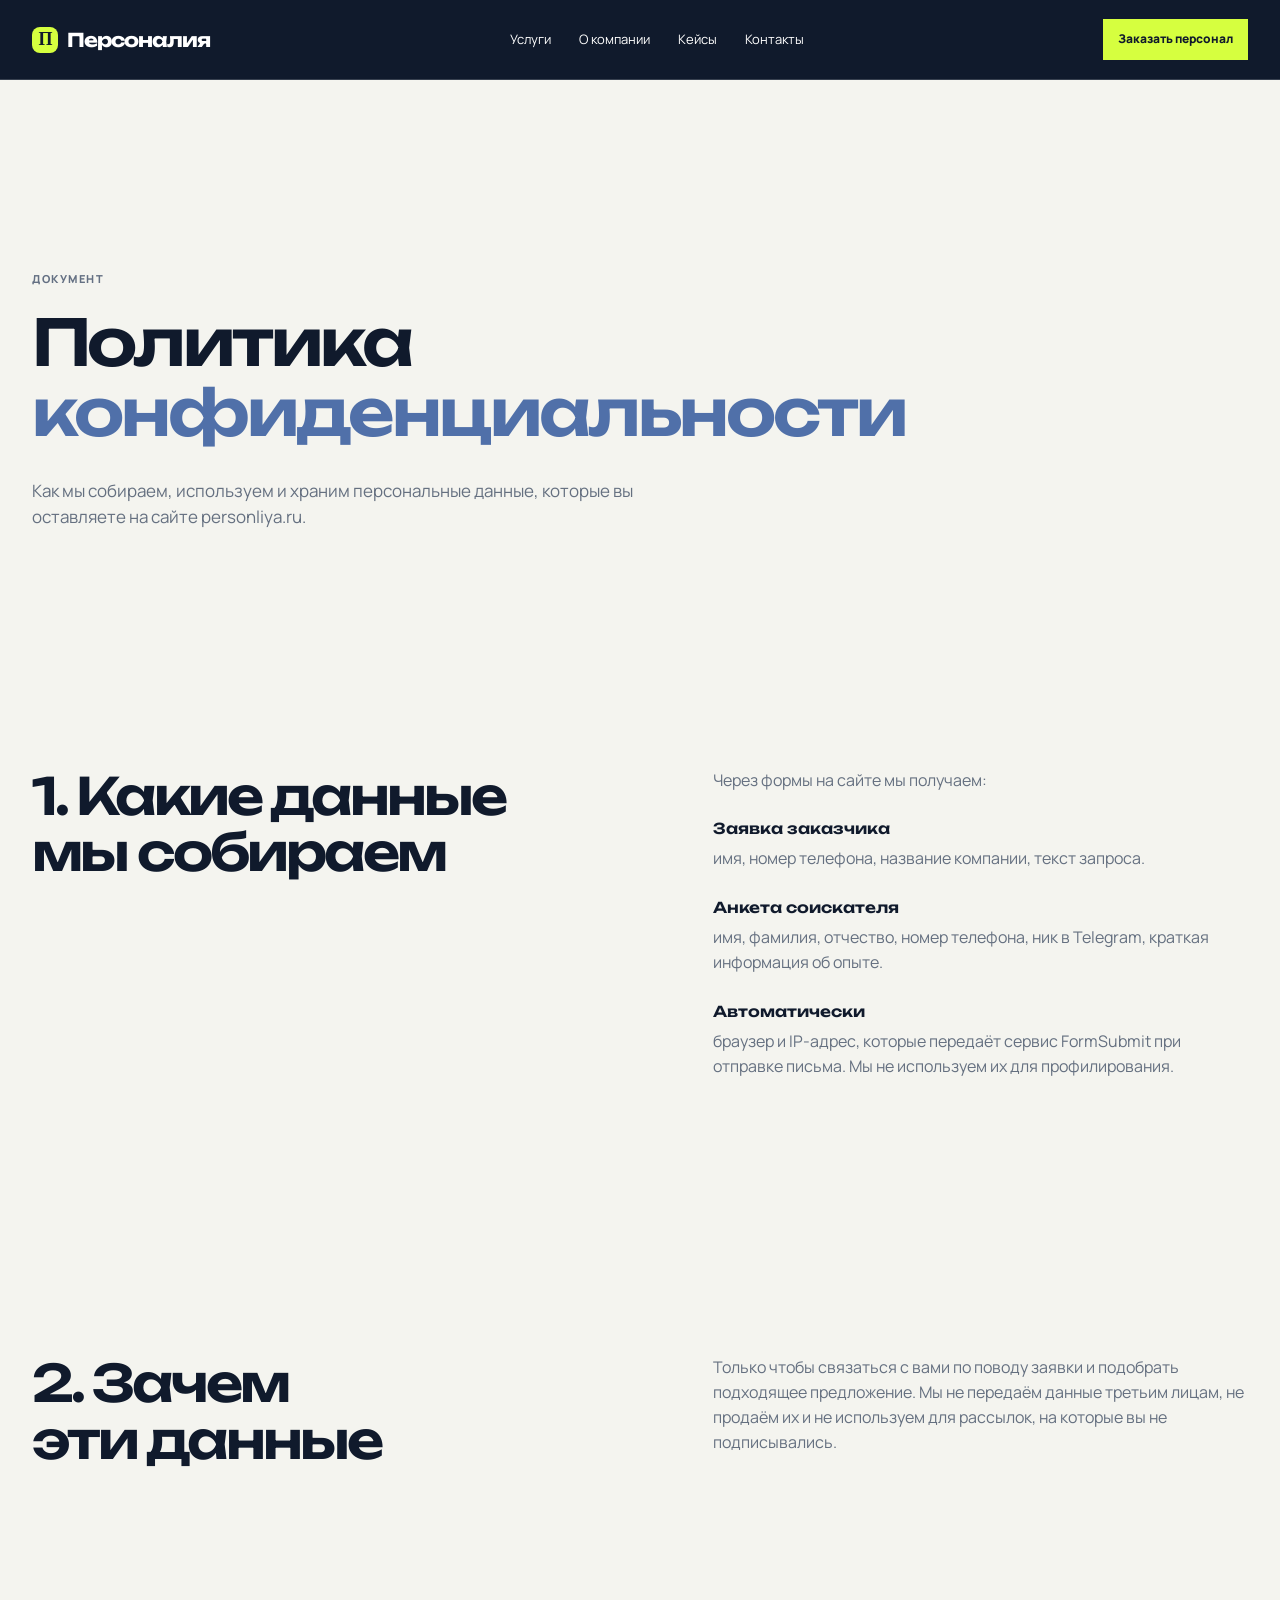
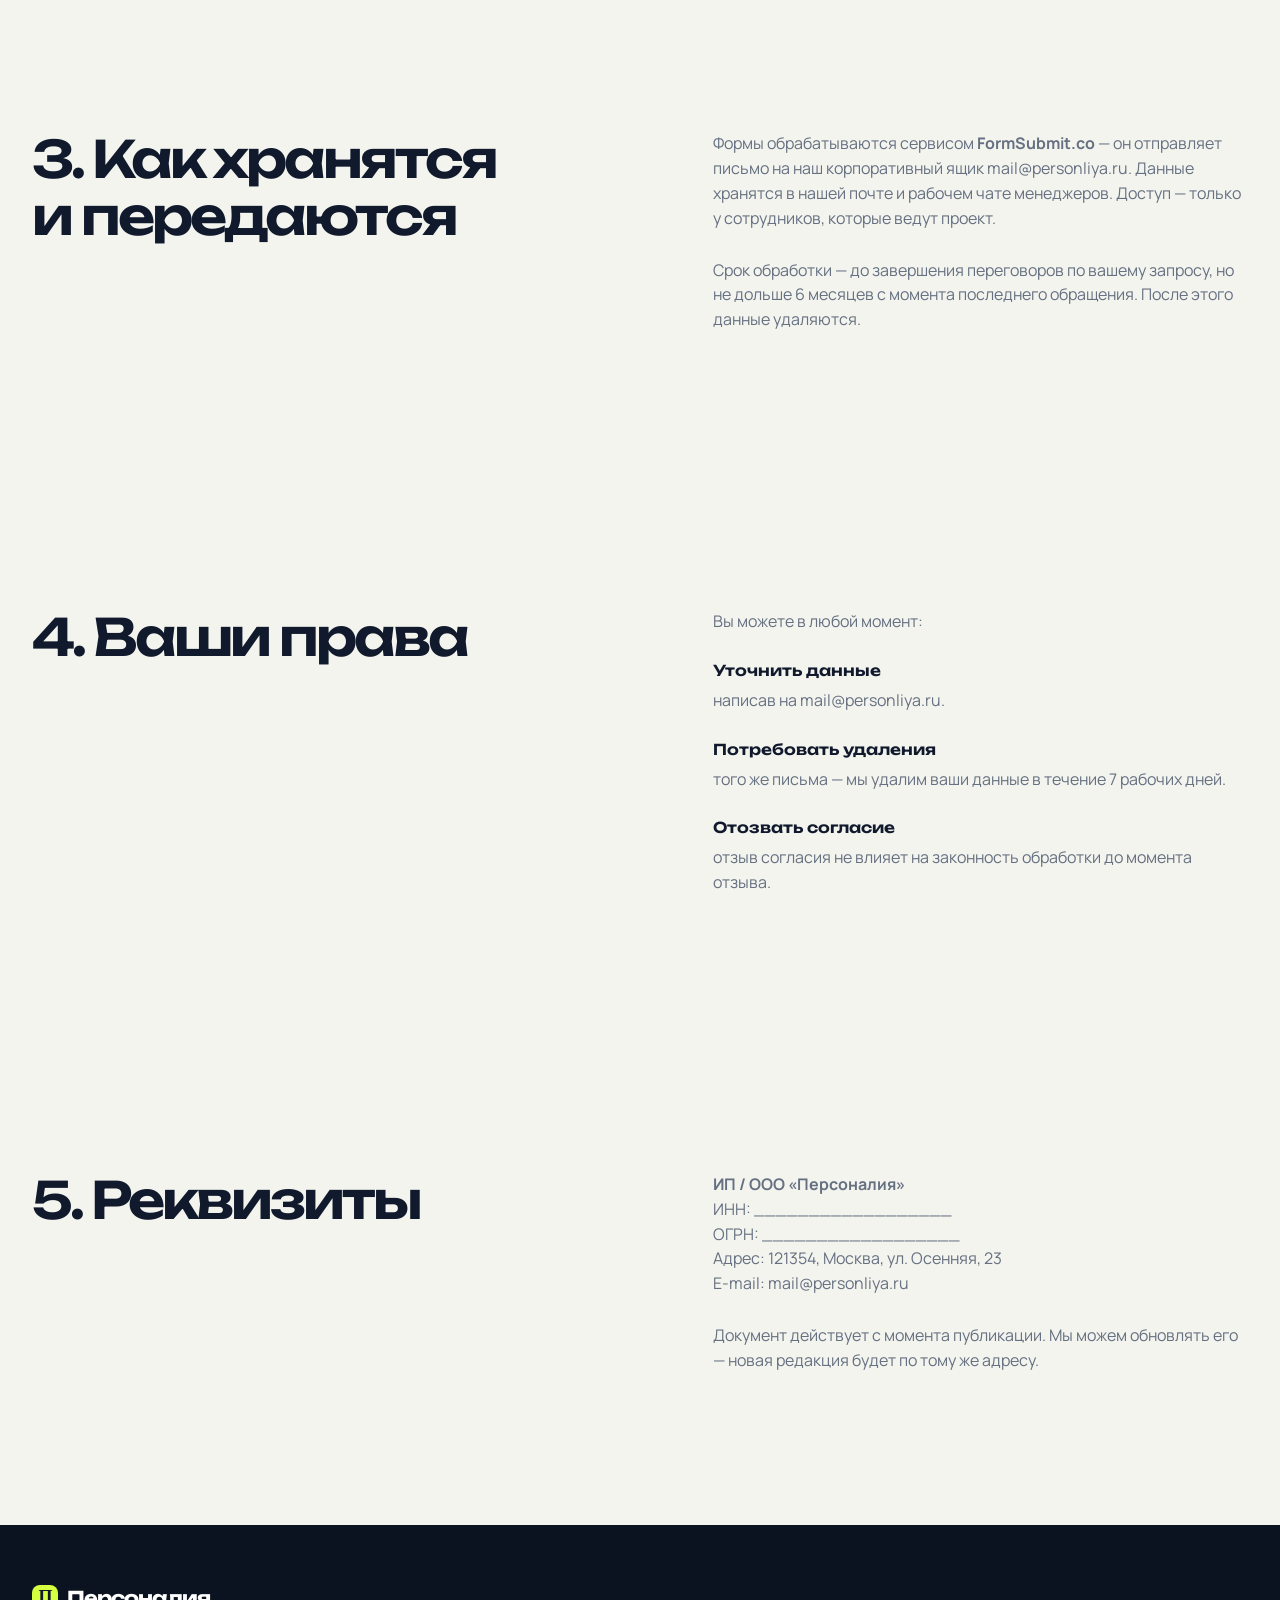
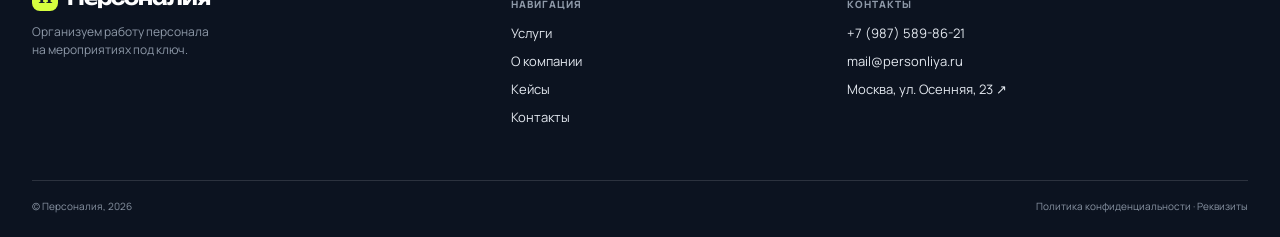
==== privacy.html @ 9abe675e "Forms: add consent checkbox, honeypot, privacy page" ====
<!doctype html>
<html lang="ru">
<head>
<meta charset="utf-8">
<meta name="viewport" content="width=device-width,initial-scale=1">
<title>Политика конфиденциальности — Персоналия</title>
<meta name="description" content="Политика обработки персональных данных компании «Персоналия».">
<link rel="preconnect" href="https://fonts.googleapis.com">
<link rel="preconnect" href="https://fonts.gstatic.com" crossorigin>
<link href="https://fonts.googleapis.com/css2?family=Manrope:wght@400;500;600;700;800&family=Unbounded:wght@500;600;700&display=swap" rel="stylesheet">
<link rel="stylesheet" href="style.css">
</head>
<body>
<header class="header inner-header">
<a class="brand" href="index.html"><span>П</span>Персоналия</a>
<nav><a href="services.html">Услуги</a><a href="about.html">О компании</a><a href="cases.html">Кейсы</a><a href="contacts.html">Контакты</a></nav>
<button class="btn btn-small" data-modal="order">Заказать персонал</button>
</header>
<main class="inner">
<section class="page-hero container">
<p class="eyebrow">ДОКУМЕНТ</p>
<h1>Политика<br><em>конфиденциальности</em></h1>
<p>Как мы собираем, используем и храним персональные данные, которые вы оставляете на сайте personliya.ru.</p>
</section>

<section class="container section split">
<div>
<h2>1. Какие данные<br>мы собираем</h2>
</div>
<div>
<p>Через формы на сайте мы получаем:</p>
<h3>Заявка заказчика</h3>
<p>имя, номер телефона, название компании, текст запроса.</p>
<h3>Анкета соискателя</h3>
<p>имя, фамилия, отчество, номер телефона, ник в Telegram, краткая информация об опыте.</p>
<h3>Автоматически</h3>
<p>браузер и IP-адрес, которые передаёт сервис FormSubmit при отправке письма. Мы не используем их для профилирования.</p>
</div>
</section>

<section class="container section split">
<div>
<h2>2. Зачем<br>эти данные</h2>
</div>
<div>
<p>Только чтобы связаться с вами по поводу заявки и подобрать подходящее предложение. Мы не передаём данные третьим лицам, не продаём их и не используем для рассылок, на которые вы не подписывались.</p>
</div>
</section>

<section class="container section split">
<div>
<h2>3. Как хранятся<br>и передаются</h2>
</div>
<div>
<p>Формы обрабатываются сервисом <b>FormSubmit.co</b> — он отправляет письмо на наш корпоративный ящик <a href="mailto:mail@personliya.ru">mail@personliya.ru</a>. Данные хранятся в нашей почте и рабочем чате менеджеров. Доступ — только у сотрудников, которые ведут проект.</p>
<p>Срок обработки — до завершения переговоров по вашему запросу, но не дольше 6 месяцев с момента последнего обращения. После этого данные удаляются.</p>
</div>
</section>

<section class="container section split">
<div>
<h2>4. Ваши права</h2>
</div>
<div>
<p>Вы можете в любой момент:</p>
<h3>Уточнить данные</h3>
<p>написав на <a href="mailto:mail@personliya.ru">mail@personliya.ru</a>.</p>
<h3>Потребовать удаления</h3>
<p>того же письма — мы удалим ваши данные в течение 7 рабочих дней.</p>
<h3>Отозвать согласие</h3>
<p>отзыв согласия не влияет на законность обработки до момента отзыва.</p>
</div>
</section>

<section class="container section split">
<div>
<h2 id="recvizity">5. Реквизиты</h2>
</div>
<div>
<p><b>ИП / ООО «Персоналия»</b><br>
ИНН: __________________<br>
ОГРН: __________________<br>
Адрес: 121354, Москва, ул. Осенняя, 23<br>
E-mail: <a href="mailto:mail@personliya.ru">mail@personliya.ru</a></p>
<p>Документ действует с момента публикации. Мы можем обновлять его — новая редакция будет по тому же адресу.</p>
</div>
</section>
</main>
<script src="script.js"></script>
</body>
</html>
---- style.css ----
:root{--ink:#101a2c;--lime:#d6ff3f;--paper:#f4f4ef;--line:#d9ddd5;--muted:#657080}*{box-sizing:border-box}html{scroll-behavior:smooth}body{margin:0;background:var(--paper);color:var(--ink);font:15px/1.55 Manrope,Arial,sans-serif}a{text-decoration:none;color:inherit}button{font:inherit}.container{width:min(1280px,calc(100% - 64px));margin:auto}.header{height:80px;display:flex;align-items:center;justify-content:space-between;padding:0 32px;position:absolute;top:0;width:100%;z-index:3;color:#fff;border-bottom:1px solid #ffffff2b}.brand{font:700 19px Unbounded,sans-serif;letter-spacing:-1px;display:flex;align-items:center;gap:9px}.brand span{background:var(--lime);color:var(--ink);width:26px;height:26px;display:grid;place-items:center;border-radius:8px;font:700 18px Georgia}.header nav{display:flex;gap:28px;font-size:13px}.header nav a:hover,.work-link:hover{color:var(--lime)}.header-actions{display:flex;align-items:center;gap:22px}.work-link{font-size:13px}.btn{border:0;background:var(--lime);color:var(--ink);padding:15px 20px;font-weight:800;font-size:13px;cursor:pointer;transition:.2s;display:inline-flex;gap:18px;align-items:center}.btn:hover{background:#fff;transform:translateY(-2px)}.btn i,.text-link i{font-style:normal;font-size:17px}.btn-small{padding:11px 15px;font-size:12px}.menu{display:none}.hero{height:min(850px,100vh);min-height:680px;background:#111b2e;color:#fff;position:relative;overflow:hidden}.hero-image{position:absolute;inset:0;background:linear-gradient(90deg,#111b2e 7%,#111b2ed9 39%,#111b2e22 75%),url('assets/event-team-hero.png') center/cover;opacity:.88}.hero-inner{position:relative;padding-top:165px}.eyebrow{margin:0 0 20px;color:#647083;font-weight:800;font-size:11px;letter-spacing:1.5px}.light{color:#c3cbd6}.hero h1,h2{font:600 clamp(32px,4.8vw,67px)/1.11 Unbounded,sans-serif;letter-spacing:-3px;margin:0}.hero h1 em,h2 em{font-style:normal;color:var(--lime)}.hero-copy{max-width:540px;font-size:17px;line-height:1.6;color:#e4e8ee;margin:28px 0 33px}.hero-cta{display:flex;gap:12px}.btn-ghost{background:transparent;border:1px solid #fff;color:white}.btn-ghost:hover{color:var(--ink)}.hero-foot{position:absolute;bottom:45px;display:flex;gap:46px;font-size:12px;color:#c9d0da}.hero-foot span:before{content:'●';color:var(--lime);margin-right:8px}.intro{display:grid;grid-template-columns:1fr 2fr;gap:60px;padding:130px 0}.intro>div{display:flex;justify-content:space-between;gap:50px}.intro h2{font-size:clamp(30px,3.7vw,52px)}.intro h2 em{color:#5070a9}.intro p:last-child{max-width:340px;margin:5px 0 0;color:var(--muted)}.numbers{background:#e7ebe3}.numbers-grid{display:grid;grid-template-columns:repeat(4,1fr)}.numbers-grid>div{padding:35px 22px 35px 0;border-right:1px solid #cbd1c7}.numbers-grid>div+div{padding-left:26px}.numbers-grid>div:last-child{border:0}.numbers b{font:600 32px Unbounded}.numbers b span{color:#6e95e9}.numbers p{margin:8px 0 0;color:var(--muted);font-size:12px;max-width:120px}.section{padding:125px 0}.section-head{display:flex;align-items:end;justify-content:space-between;margin-bottom:48px}.section-head h2{font-size:clamp(32px,4vw,54px)}.section-head>p{max-width:390px;color:var(--muted);margin:0}.text-link{font-weight:800;border-bottom:1px solid var(--ink);padding-bottom:5px}.services-grid{display:grid;grid-template-columns:repeat(2,1fr);gap:14px}.service-card{min-height:285px;padding:24px;display:flex;flex-direction:column;position:relative;color:#fff;overflow:hidden;transition:.25s}.service-card:hover{transform:translateY(-4px)}.service-card:after{content:'';position:absolute;inset:0;background:linear-gradient(135deg,#162443d9,#0e1624a8);z-index:0}.service-card>*{z-index:1}.service-card span{font-size:11px;color:var(--lime)}.service-card h3{font:600 26px/1.18 Unbounded;margin:34px 0 14px;letter-spacing:-1.5px}.service-card p{max-width:320px;margin:0;font-size:13px;color:#d7dce5}.service-card>i{position:absolute;right:24px;bottom:19px;font-size:24px;font-style:normal}.c1{background:#1d3862}.c2{background:#604638}.c3{background:#396060}.c4{background:#273a62}.dark-section{background:var(--ink);color:#fff;padding:120px 0}.key-grid{display:grid;grid-template-columns:1fr 1fr;gap:10%}.key-grid h2{font-size:clamp(32px,4.5vw,58px)}.included>p{color:#afbac8;margin:4px 0 15px}.included ul{padding:0;margin:0 0 35px;list-style:none;border-top:1px solid #ffffff36}.included li{padding:14px 0;border-bottom:1px solid #ffffff36;display:flex;justify-content:space-between}.included b{font-size:11px;color:var(--lime)}.steps{padding:0;margin:0;list-style:none;display:grid;grid-template-columns:repeat(4,1fr);border-top:1px solid var(--line)}.steps li{padding:20px 24px 0 0}.steps li+li{padding-left:18px;border-left:1px solid var(--line)}.steps b{color:#6e95e9;font:600 15px Unbounded}.steps h3{font:700 16px Unbounded;letter-spacing:-.7px;margin:44px 0 9px}.steps p{margin:0;color:var(--muted);font-size:13px}.manager{background:#365b9e;color:#fff;padding:115px 0}.manager-grid{display:grid;grid-template-columns:1fr 1.6fr;gap:12%}.manager-label{font:600 clamp(35px,5vw,70px)/.95 Unbounded;color:#89a8e6;letter-spacing:-4px}.manager-label span{font-size:14px;letter-spacing:1px;color:var(--lime)}.manager h2{font-size:clamp(33px,4.3vw,58px)}.manager>div>div>p:not(.eyebrow){max-width:490px;color:#e6ecf9;margin:25px 0}.manager-stages{display:flex;gap:14px;align-items:center;font-size:13px;font-weight:700}.manager-stages i{font-style:normal;color:var(--lime)}.base-card{padding:55px;background:#e2e7de;display:grid;grid-template-columns:1.5fr 1fr;gap:12%}.base h2{font-size:clamp(29px,3.4vw,48px)}.base-card>div>p:not(.eyebrow){max-width:520px;color:var(--muted);margin:23px 0}.reserve{border-left:1px solid #b9c1b6;padding-left:30px;align-self:center}.reserve span{font:600 23px/1.15 Unbounded}.reserve p{color:var(--muted);font-size:13px}.pricing{background:#fff}.price-list{border-top:1px solid var(--line);margin-bottom:32px}.price-list div{display:flex;justify-content:space-between;border-bottom:1px solid var(--line);padding:15px 0;font-size:16px}.price-list b{font:600 14px Unbounded;color:#5577ba}.map-section{padding:115px 0;background:#e9edf1}.map-grid{display:grid;grid-template-columns:1fr 1fr;align-items:center;gap:12%}.map-grid h2{font-size:clamp(33px,4vw,56px)}.map-grid p:not(.eyebrow){color:var(--muted);max-width:390px}.map-art{height:280px;background:#d4dde2;position:relative;border-radius:50% 50% 48% 52%/38% 43% 57% 62%;transform:rotate(-9deg);display:grid;place-items:center;color:#617ea3;font:600 18px Unbounded}.map-art:before,.map-art:after{content:'';position:absolute;border:1px solid #afbdc6;border-radius:50%;width:60%;height:85%;transform:rotate(45deg)}.map-art:after{transform:rotate(-20deg);height:65%}.map-art i{width:14px;height:14px;border-radius:50%;background:var(--lime);box-shadow:0 0 0 8px #d6ff3f55}.map-art small{position:absolute;bottom:38px;right:38px;transform:rotate(9deg);font:12px Manrope;color:var(--ink)}.cta-band{background:#12203a;color:#fff;padding:100px 0}.cta-band h2{font-size:clamp(28px,3.6vw,50px);margin-bottom:32px}footer{background:#0c1320;color:#fff;padding:60px 0 22px}.footer-grid{display:grid;grid-template-columns:1.5fr 1fr 1.4fr;gap:50px}.footer-grid>div>p{color:#8e99a8;margin:17px 0;font-size:12px}.footer-grid div:not(:first-child)>p{font-size:10px;letter-spacing:1px;font-weight:800}.footer-grid a:not(.brand){display:block;margin:8px 0;color:#e2e7ee;font-size:13px}.footer-bottom{border-top:1px solid #ffffff22;margin-top:45px;padding-top:18px;color:#8994a3;font-size:10px;display:flex;justify-content:space-between}.modal{position:fixed;inset:0;background:#07101ee3;z-index:10;display:none;align-items:center;justify-content:center;padding:20px}.modal.show{display:flex}.modal-box{background:var(--paper);width:min(540px,100%);padding:42px;position:relative}.modal-box h2{font-size:36px;margin-bottom:25px}.close{position:absolute;right:20px;top:12px;border:0;background:none;font-size:32px;cursor:pointer;color:var(--ink)}form input,form textarea{width:100%;border:0;border-bottom:1px solid #b8c0ba;background:transparent;padding:14px 0;margin-bottom:10px;font:14px Manrope;outline:none}form textarea{height:85px;resize:vertical}.form-row{display:grid;grid-template-columns:1fr 1fr;gap:15px}.honeypot{position:absolute;left:-9999px;top:-9999px;width:1px;height:1px;opacity:0;pointer-events:none}.consent{display:flex;gap:10px;align-items:flex-start;font-size:12px;line-height:1.45;color:var(--muted);margin:8px 0 18px;cursor:pointer}.consent input[type=checkbox]{width:auto;margin:3px 0 0;flex-shrink:0;cursor:pointer}.consent a{color:#5070a9;text-decoration:underline}.consent a:hover{color:var(--ink)}.success{font-size:17px;line-height:1.6;color:#405e97;padding:22px 0}@media(max-width:760px){.container{width:min(100% - 36px,1280px)}.header{height:67px;padding:0 18px}.header nav,.header-actions{display:none}.menu{display:block;background:transparent;border:0;color:#fff;font-size:23px}.hero{min-height:700px;height:100svh}.hero-image{background:linear-gradient(0deg,#111b2eef,#111b2e75),url('assets/event-team-hero.png') 61%/cover}.hero-inner{padding-top:130px}.hero h1{font-size:35px;letter-spacing:-2px}.hero-copy{font-size:15px;margin:23px 0 27px}.hero-cta{flex-direction:column;align-items:start}.hero-foot{bottom:35px;left:18px;display:grid;gap:8px}.intro{display:block;padding:75px 0}.intro>div{display:block}.intro h2{margin-bottom:25px}.numbers-grid{grid-template-columns:1fr 1fr}.numbers-grid>div{padding:23px 10px!important;border-bottom:1px solid #cbd1c7}.numbers-grid>div:nth-child(2){border-right:0}.section,.dark-section{padding:75px 0}.section-head{align-items:start;display:block;margin-bottom:32px}.section-head .text-link{display:inline-block;margin-top:22px}.section-head>p{margin-top:18px}.services-grid{grid-template-columns:1fr}.service-card{min-height:235px}.key-grid,.manager-grid,.base-card,.map-grid{grid-template-columns:1fr;gap:38px}.steps{grid-template-columns:1fr 1fr}.steps li:nth-child(3){border-left:0;padding-left:0;margin-top:27px}.steps h3{margin-top:25px}.manager{padding:76px 0}.manager-label{font-size:43px}.manager-stages{gap:9px;font-size:11px}.base-card{padding:28px}.reserve{border-left:0;border-top:1px solid #b9c1b6;padding:25px 0 0}.price-list div{font-size:13px}.price-list b{font-size:12px}.map-art{height:220px}.footer-grid{grid-template-columns:1fr;gap:20px}.footer-bottom{display:block;line-height:2}.footer-bottom span{display:block}.modal-box{padding:32px 24px}.form-row{grid-template-columns:1fr}}
.inner{padding-top:80px}.inner-header{position:relative;background:#101a2c}.page-hero{padding:110px 0 82px}.page-hero h1{font:600 clamp(38px,5vw,70px)/1.1 Unbounded;letter-spacing:-3px;margin:0}.page-hero h1 em{font-style:normal;color:#5070a9}.page-hero>p:not(.eyebrow){color:var(--muted);font-size:17px;max-width:620px;margin:30px 0}.catalog{display:grid;grid-template-columns:repeat(2,1fr);border-top:1px solid var(--line)}.catalog a{padding:23px 4px;border-bottom:1px solid var(--line);font:600 21px Unbounded;display:flex;justify-content:space-between}.catalog a:nth-child(odd){padding-right:25px}.catalog a:nth-child(even){padding-left:25px;border-left:1px solid var(--line)}.catalog i{font-style:normal;color:#5779bd}.split{display:grid;grid-template-columns:1fr 1fr;gap:12%}.split h2{font-size:clamp(30px,4vw,52px)}.split>div:last-child{color:var(--muted);font-size:16px}.split h3{color:var(--ink);font:600 15px Unbounded;margin:0 0 8px}.split p{margin:0 0 27px}.price{color:#5274b6;font:600 20px Unbounded}.faq details{border-top:1px solid var(--line);padding:19px 0}.faq details:last-child{border-bottom:1px solid var(--line)}.faq summary{font-weight:800;cursor:pointer}.faq details p{color:var(--muted);margin-bottom:0}.benefits{display:grid;grid-template-columns:repeat(4,1fr);color:#fff;font:600 18px Unbounded}.benefits div{padding:15px;border-left:1px solid #ffffff33}.filters{display:flex;gap:8px;flex-wrap:wrap;margin-bottom:45px}.filters button{background:transparent;border:1px solid var(--line);padding:9px 15px;cursor:pointer}.filters button:first-child{background:var(--ink);color:#fff}.empty-state{background:#e2e7de;padding:65px;display:grid;grid-template-columns:1.2fr 1fr;gap:10%}.empty-state h2{font-size:clamp(30px,4vw,52px)}.empty-state h2 em{color:#5070a9}.empty-state p:last-child{color:var(--muted);align-self:end}.contacts-grid{display:grid;grid-template-columns:1fr 1fr;border-top:1px solid var(--line)}.contacts-grid a{padding:26px 0;border-bottom:1px solid var(--line);font:600 20px Unbounded}.contacts-grid a:nth-child(even){padding-left:25px;border-left:1px solid var(--line)}.contacts-grid small{font:800 10px Manrope;letter-spacing:1px;color:var(--muted);display:block;margin-bottom:8px}@media(max-width:760px){.inner{padding-top:67px}.page-hero{padding:65px 0}.page-hero h1{font-size:38px}.catalog,.split,.empty-state,.contacts-grid{grid-template-columns:1fr}.catalog a:nth-child(n),.contacts-grid a:nth-child(n){padding-left:0;border-left:0}.benefits{grid-template-columns:1fr 1fr;gap:20px;font-size:14px}.empty-state{padding:30px}.empty-state p:last-child{margin:0}.inner .section{padding:60px 0}}
.unified-footer{display:grid;grid-template-columns:1.5fr 1fr 1.4fr;gap:50px}.unified-footer p{color:#8e99a8;font-size:12px}.unified-footer small{display:block;color:#8e99a8;font:800 10px Manrope;letter-spacing:1px;margin:12px 0}.unified-footer a:not(.brand){display:block;margin:8px 0;color:#e2e7ee;font-size:13px}.mobile-toggle,.mobile-drawer,.mobile-cta{display:none}.team-placeholder{background:#e2e7de;margin-bottom:100px;padding:55px}.team-placeholder h2{font-size:clamp(28px,4vw,48px)}.team-placeholder h2 em{color:#5070a9}.team-placeholder>p:last-child{color:var(--muted);max-width:400px}.case-empty{min-height:420px;padding:56px;background:#1b3159;color:white;display:grid;grid-template-columns:1.2fr 1fr;align-items:end;gap:10%}.case-empty span{position:absolute;align-self:start;color:var(--lime);font-size:11px;font-weight:800}.case-empty h2{font-size:clamp(32px,4.2vw,57px)}.case-empty h2 em{font-style:normal;color:var(--lime)}.case-empty p{color:#d6dce8}.contact-disabled{padding:26px 0;border-bottom:1px solid var(--line);font:600 20px Unbounded}.contact-disabled small{font:800 10px Manrope;letter-spacing:1px;color:var(--muted);display:block;margin-bottom:8px}.contact-map{padding:85px 0;background:#e2e7de}.contact-map h2{font-size:clamp(28px,4vw,50px)}.contact-map h2 em{font-style:normal;color:#5070a9}@media(max-width:760px){body{padding-bottom:60px}.header .btn{display:none}.header .mobile-toggle{display:block;background:transparent;color:#fff;border:0;font-size:25px}.mobile-drawer{display:block;position:fixed;inset:0 0 0 12%;padding:78px 28px;background:#101a2c;color:#fff;z-index:50;transform:translateX(100%);transition:transform .25s}.mobile-drawer.open{transform:translateX(0)}.mobile-drawer a{display:block;padding:14px 0;border-bottom:1px solid #ffffff27;font:600 18px Unbounded}.mobile-drawer .btn{margin-top:28px}.drawer-close{position:absolute;right:20px;top:15px;background:none;border:0;color:#fff;font-size:34px}.mobile-cta{display:grid;grid-template-columns:1fr 1.35fr;position:fixed;bottom:0;left:0;right:0;height:60px;background:#fff;z-index:20;box-shadow:0 -4px 20px #101a2c22}.mobile-cta a,.mobile-cta button{display:grid;place-items:center;border:0;font:800 11px Manrope}.mobile-cta button{background:var(--lime);color:var(--ink)}.unified-footer{grid-template-columns:1fr;gap:18px}.unified-footer>div:not(:first-child){display:none}.case-empty{padding:30px;display:block;min-height:360px}.case-empty span{position:static}.case-empty h2{margin:65px 0 20px}.team-placeholder{margin-bottom:55px;padding:30px}.contact-map{padding:60px 0}}
.hero-inner{height:100%}.hero-foot{z-index:2}.brand{height:58px}.brand img{display:block;width:136px;height:58px;object-fit:contain;object-position:left center}.unified-footer .brand{height:72px}.unified-footer .brand img{width:156px;height:72px}@media(max-width:760px){.hero-inner{height:100%}.hero-foot{bottom:92px;z-index:2;background:#101a2ca8;padding:10px 12px;max-width:calc(100% - 36px)}.brand{height:48px}.brand img{width:116px;height:48px}.unified-footer .brand{height:62px}.unified-footer .brand img{height:62px;width:140px}}
.brand{height:auto}.brand img{display:none}.unified-footer .brand{height:auto}@media(max-width:760px){.brand{height:auto}.unified-footer .brand{height:auto}}
.hero-foot{position:static;margin-top:30px;display:flex;gap:42px;align-items:center}.hero-foot span{white-space:nowrap}@media(max-width:760px){.hero-foot{position:static;margin-top:24px;display:grid;gap:8px;background:#101a2ca8;padding:10px 12px;max-width:max-content}.hero-foot span{white-space:normal}}
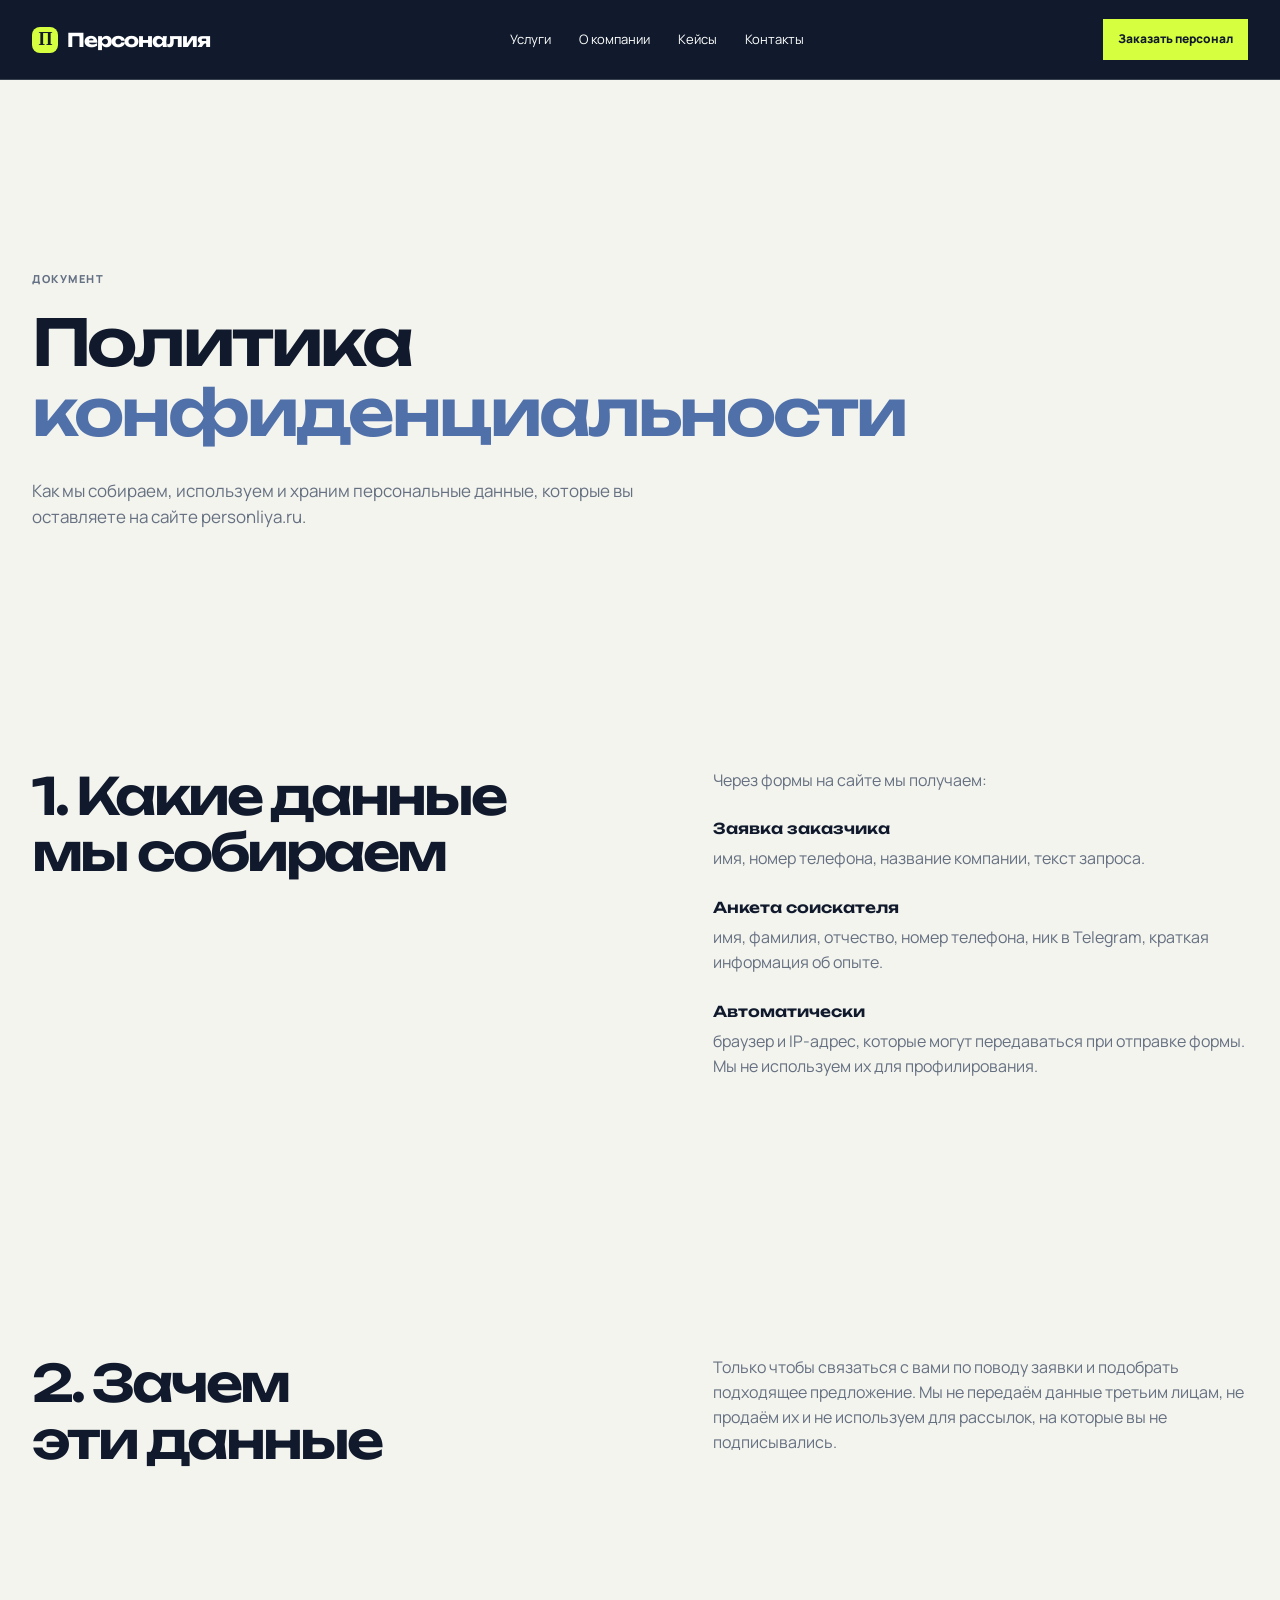
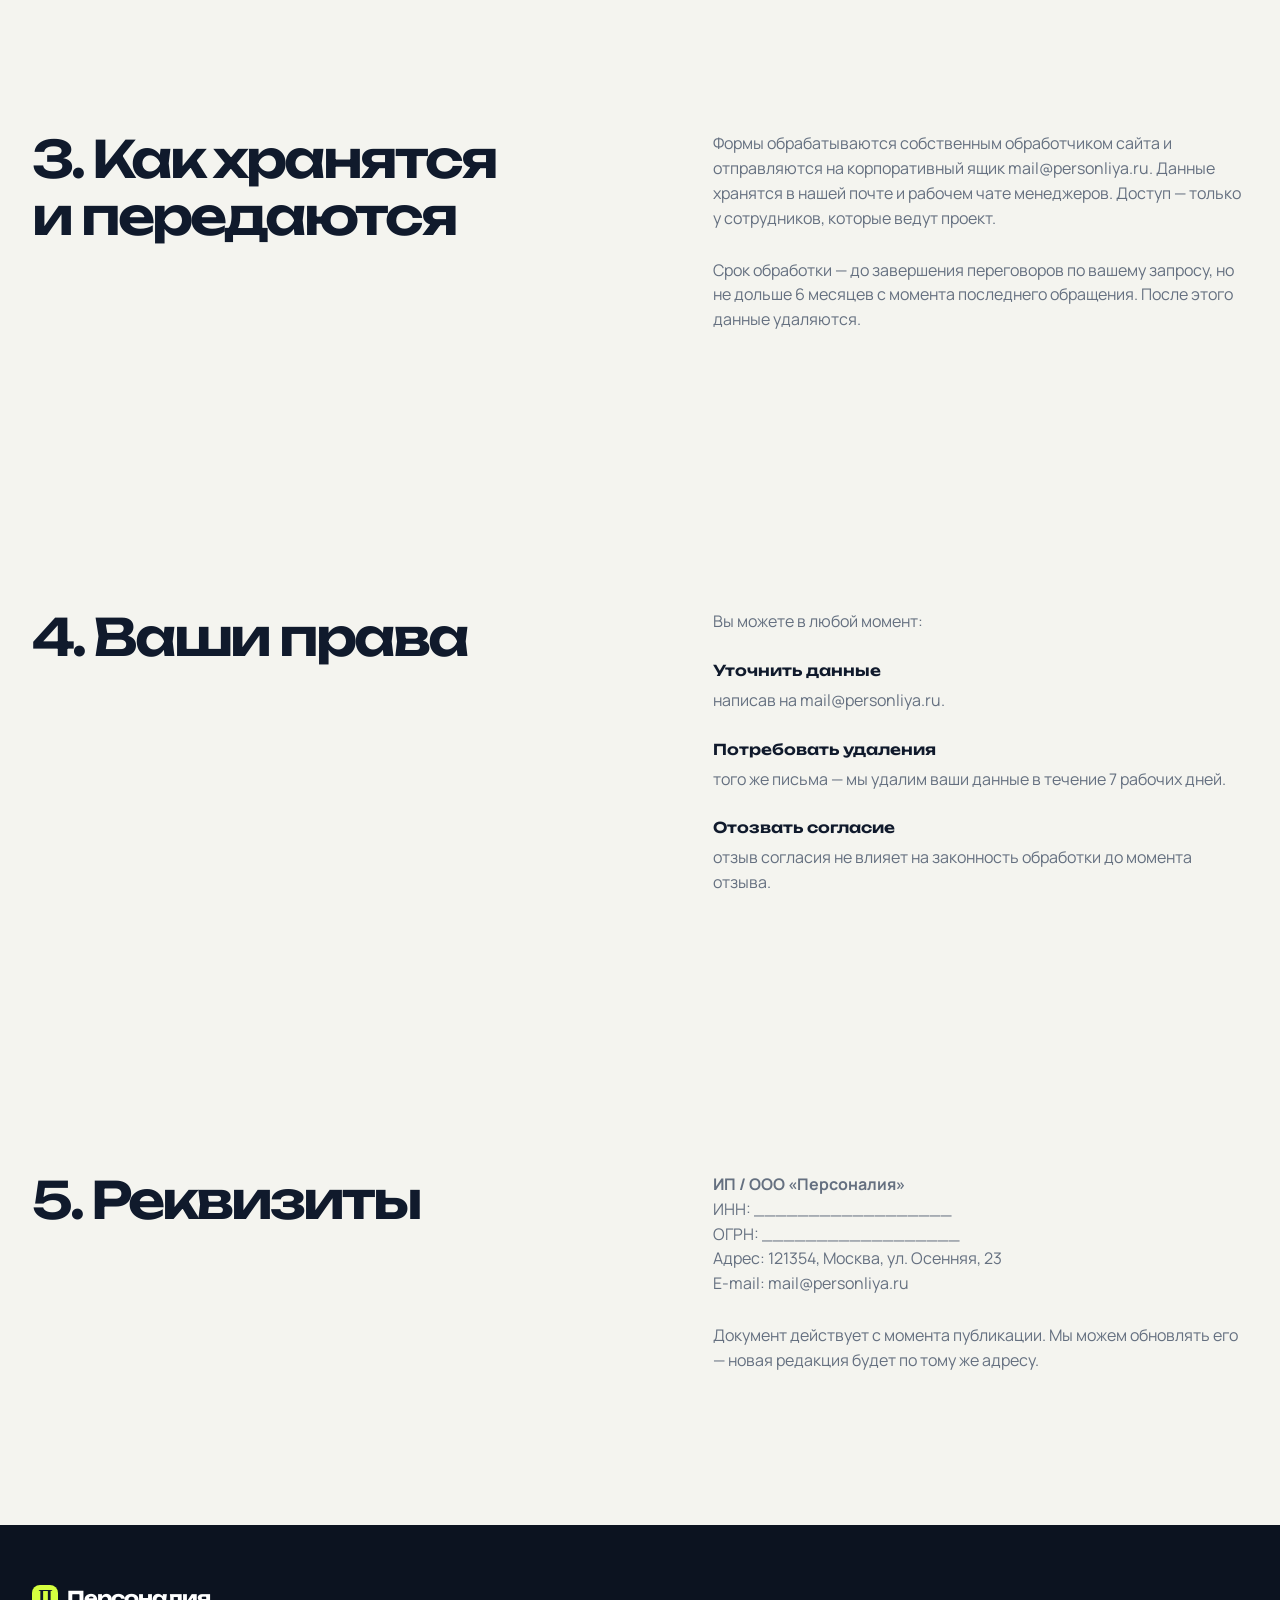
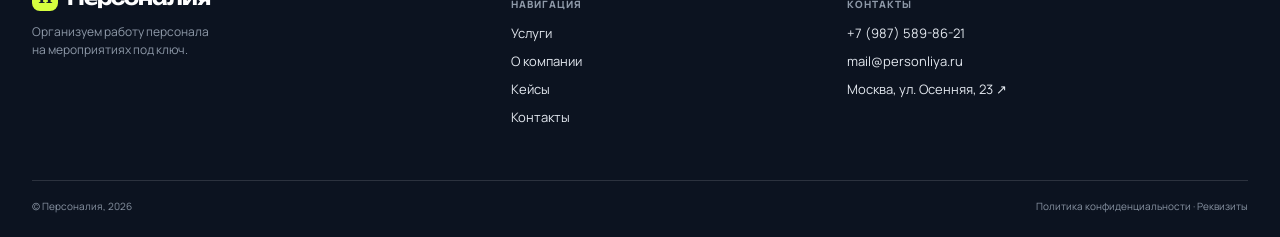
==== commit 1a3ca268: "обновили форму обратной связи" ====
--- a/privacy.html
+++ b/privacy.html
@@ -34,7 +34,7 @@
 <h3>Анкета соискателя</h3>
 <p>имя, фамилия, отчество, номер телефона, ник в Telegram, краткая информация об опыте.</p>
 <h3>Автоматически</h3>
-<p>браузер и IP-адрес, которые передаёт сервис FormSubmit при отправке письма. Мы не используем их для профилирования.</p>
+<p>браузер и IP-адрес, которые могут передаваться при отправке формы. Мы не используем их для профилирования.</p>
 </div>
 </section>
 
@@ -52,7 +52,7 @@
 <h2>3. Как хранятся<br>и передаются</h2>
 </div>
 <div>
-<p>Формы обрабатываются сервисом <b>FormSubmit.co</b> — он отправляет письмо на наш корпоративный ящик <a href="mailto:mail@personliya.ru">mail@personliya.ru</a>. Данные хранятся в нашей почте и рабочем чате менеджеров. Доступ — только у сотрудников, которые ведут проект.</p>
+<p>Формы обрабатываются собственным обработчиком сайта и отправляются на корпоративный ящик <a href="mailto:mail@personliya.ru">mail@personliya.ru</a>. Данные хранятся в нашей почте и рабочем чате менеджеров. Доступ — только у сотрудников, которые ведут проект.</p>
 <p>Срок обработки — до завершения переговоров по вашему запросу, но не дольше 6 месяцев с момента последнего обращения. После этого данные удаляются.</p>
 </div>
 </section>
